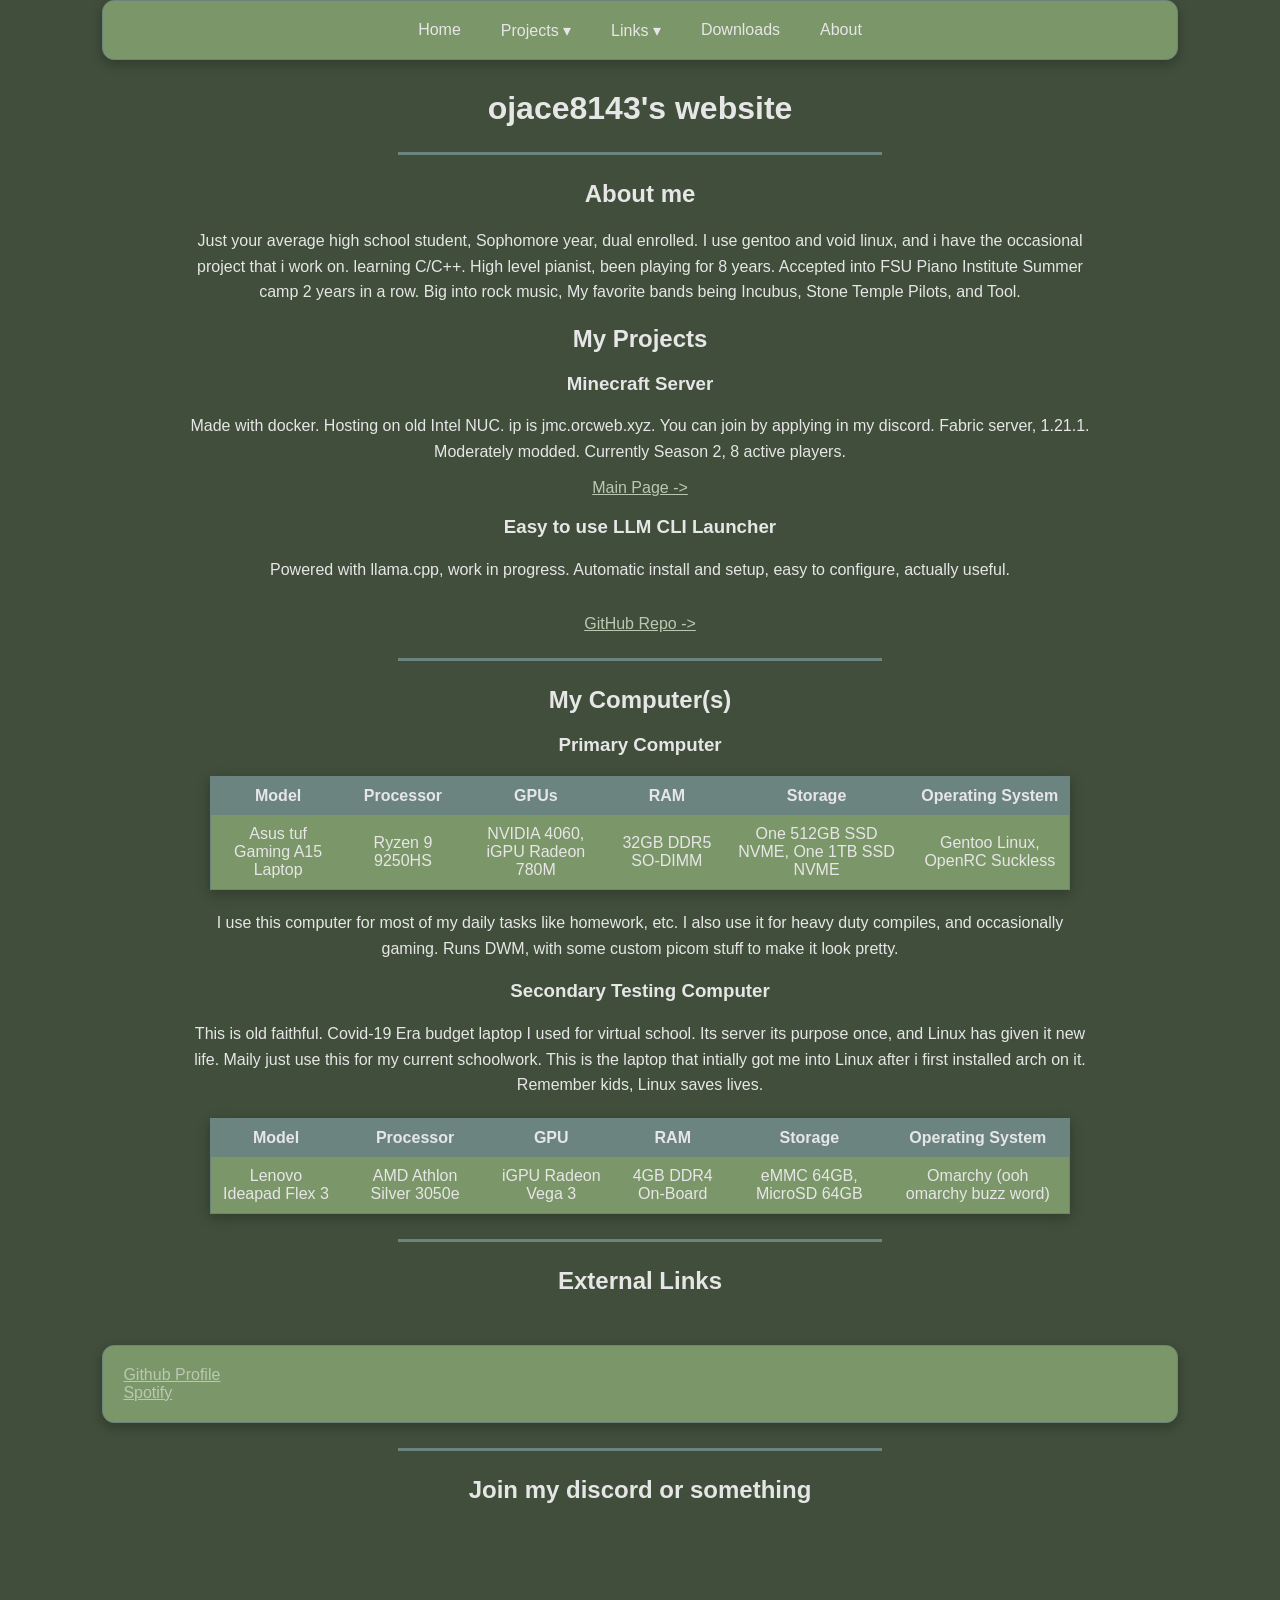
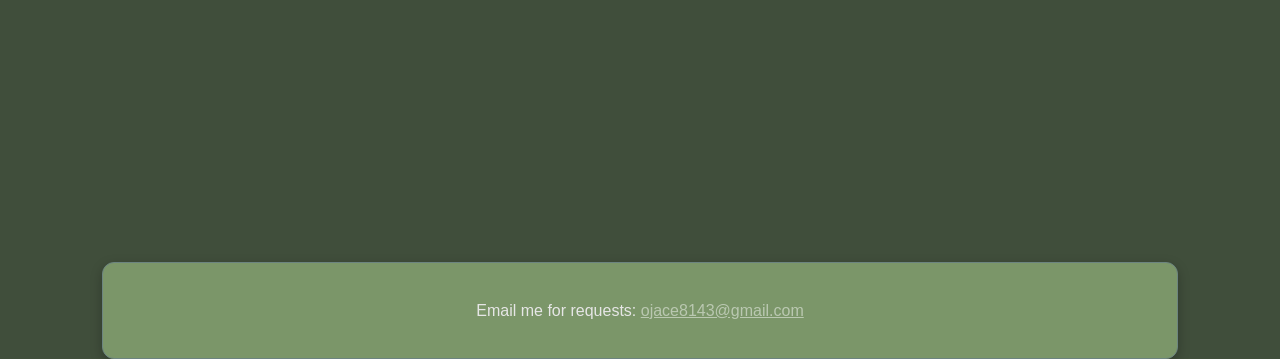
==== index.html @ f790da82 "edit index.html, add information and update computer specs Updated personal information and computer" ====
<!DOCTYPE html>
    <html>
        <head>
            <title>ojace's website</title> <link rel="stylesheet" href="style.css">
        </head>
        <body>
            <nav class="navbar">
                <a href="/">Home</a>

                <div class="dropdown">
                    <a href="#projects">Projects ▾</a>
                    <div class="dropdown-content">
                        <a href="subsites/minecraftserver.html">Minecraft Server</a>
                        <a>Steam Launcher</a>
                    </div>
                </div>

                <div class="dropdown">
                    <a href="#links">Links ▾</a>
                        <div class="dropdown-content">
                            <a href="https://github.com/ojace8143" target="_blank" rel="noopener noreferrer">GitHub</a>
                            <a href="https://open.spotify.com/user/31duzpw5p6nqf74wguxsy6ktucwm" target="_blank" rel="noopener noreferrer">Spotify</a>
                        </div>
                </div>

                <a href="subsites/downloads.html">Downloads</a>
                <a href="#about">About</a>
            </nav>

            <h1>ojace8143's website</h1>
            <hr>
            <h2 id="about">About me</h2>
            <p>
                Just your average high school student, Sophomore year, dual enrolled. I use gentoo and void linux, 
                and i have the occasional project that i work on. 
                learning C/C++. High level pianist, been 
                playing for 8 years. Accepted into FSU Piano 
                Institute Summer camp 2 years in a row.
                Big into rock music, My favorite bands being Incubus, Stone Temple Pilots, and Tool. 
            </p>

            <h2 id="projects">My Projects</h2>
                <h3>Minecraft Server</h3>
                    <p>
                        Made with docker. Hosting on old Intel NUC. ip is jmc.orcweb.xyz. You can join by applying in my discord.
                        Fabric server, 1.21.1. Moderately modded. Currently Season 2, 8 active players.
                    </p>
                    <a class="link" href="subsites/minecraftserver.html">
                        Main Page ->
                    </a>

                <h3>Easy to use LLM CLI Launcher</h3>
                    <p>Powered with llama.cpp, work in progress. Automatic install and setup, easy to configure, actually useful.</p>
                    <br>
                    <a class="link" href="https://github.com/ojace8143/llm-launcher" target="_black" rel="noopener noreferrer">GitHub Repo -></a>
                    <hr>
            <h2>My Computer(s)</h2>
            <h3>Primary Computer</h3>
            <table>
                <tr>
                    <th>Model</th>
                    <th>Processor</th>
                    <th>GPUs</th>
                    <th>RAM</th>
                    <th>Storage</th>
                    <th>Operating System</th>
                </tr>
                <tr>
                    <td>Asus tuf Gaming A15 Laptop</td>
                    <td>Ryzen 9 9250HS</td>
                    <td>NVIDIA 4060, iGPU Radeon 780M</td>
                    <td>32GB DDR5 SO-DIMM</td>
                    <td>One 512GB SSD NVME, One 1TB SSD NVME</td>
                    <td>Gentoo Linux, OpenRC Suckless</td>
                </tr>
            </table>
            <p>
                I use this computer for most of my daily tasks like homework, etc. I also use it for heavy duty compiles, and occasionally gaming. Runs DWM, 
                with some custom picom stuff to make it look pretty.
            </p>
            <h3>Secondary Testing Computer</h3>
            <table>
                <tr>
                    <th>Model</th>
                    <th>Processor</th>
                    <th>GPU</th>
                    <th>RAM</th>
                    <th>Storage</td>
                    <th>Operating System</th>
                </tr>
                <tr>
                    <td>Lenovo Ideapad Flex 3</td>
                    <td>AMD Athlon Silver 3050e</td>
                    <td>iGPU Radeon Vega 3</td>
                    <td>4GB DDR4 On-Board</td>
                    <td>eMMC 64GB, MicroSD 64GB</td>
                    <td>Omarchy (ooh omarchy buzz word)</td>
                </tr>
                <p>
                    This is old faithful. Covid-19 Era budget laptop I used for virtual school. Its server its purpose once, and Linux has given it new life. Maily just use this for
                    my current schoolwork. This is the laptop that intially got me into Linux after i first installed arch on it. Remember kids, Linux saves lives.
                </p>
            </table>
            <hr>
            <h2 id="links">External Links</h2>
                <div class="tile">
                    <a href="https://github.com/ojace8143">
                        Github Profile
                    </a>
                    <br>
                    <a href="https://open.spotify.com/user/31duzpw5p6nqf74wguxsy6ktucwm">
                        Spotify
                    </a>
                </div>
                <hr>
                    <h2>Join my discord or something</h2>
        
                    <iframe 
                        style="display: block; margin: 25px auto"
                        src="https://discord.com/widget?id=1412189287796965539&theme=dark" 
                        width="500" 
                        height="250" 
                        allowtransparency="true" 
                        frameborder="0" 
                        sandbox="allow-popups allow-popups-to-escape-sandbox allow-same-origin allow-scripts">
                    </iframe>
                <br>
            <footer>
                <p>
                    Email me for requests:
                    <a href="mailto:ojace8143@gmail.com">ojace8143@gmail.com</a>
                </p>
            </footer>
        </body>
    </html>
---- style.css ----
/* New Color Scheme
#404E3B: Dark Green
#BAC8B1 Pale Green
#E6E6E6: Dark White 
#6C8480: Cool Blue Green
#7B9669: Darker Pale Green
*/


body {
    background-color: #404E3B;
    font-family: "IBM Plex Sans", sans-serif;
    color: #BAC8B1;
    margin: 0;
    padding: 0 8%;
}

h1, h2, h3 {
    text-align: center;
    color: #E6E6E6;
}

p {
    color: #E6E6E6;
    text-align: center;
    margin: 15px 0;
    padding: 0 8%;
    line-height: 1.6;
}

a {
    color: #BAC8B1;
    text-align: center;
}

a:hover {
    color: #E6E6E6;
}

hr {
    border: 0;
    border-top: 3px solid #6C8480;
    width: 45%;
    margin: 25px auto;
}

table {
    width: 80%;
    box-sizing: border-box;
    margin: 20px auto;
    border-collapse: separate;
    border-spacing: 0;
    background-color: #7B9669;
    border: 1px solid #6C8480;
    overflow: hidden;
    box-shadow: 0 4px 12px rgba(0, 0, 0, 0.25);
}

th, td {
    padding: 10px;
    text-align: center;
    color: #E6E6E6;
}

th {
    background-color: #6C8480;
}

li::marker {
    color: #BAC8B1;
    font-size: 0.7em;
}

footer {
    text-align: center;
    padding: 20px;
    margin-top: 40px;
    background-color: #7B9669;
    border: 1px solid #6C8480;
    border-radius: 12px;
    box-shadow: 0 4px 12px rgba(0, 0, 0, 0.25);
    width: 100%
    box-sizing: border-box;
}

.link {
    display: block;
    width: fit-content;
    margin: 0 auto;
}

.tile {
    background-color: #7B9669;
    padding: 20px;
    margin: 25px 0;
    margin-top: 50px;
    border: 1px solid #6C8480;
    border-radius: 12px;
    box-shadow: 0 4px 12px rgba(0, 0, 0, 0.25);
    text-align: left;
}
.navbar {
    display: flex;
    align-items: center;
    justify-content: center;
    gap: 10px;
    background-color: #7B9669;
    border: 1px solid #6C8480;
    border-radius: 12px;
    padding: 10px;
    margin-bottom: 30px;
    box-shadow: 0 4px 12px rgba(0, 0, 0, 0.25);
}

.navbar a,
.dropdown button {
    font-family: "IBM Plex Sans", sans-serif;
    color: #E6E6E6;
    text-decoration: none;
    background: none;
    border: none;
    padding: 10px 15px;
    border-radius: 8px;
    cursor: pointer;
    font-size: 16px;
}

.navbar a:hover,
.dropdown button:hover {
    background-color: #6C8480;
    color: #E6E6E6;
}

.dropdown {
    position: relative;
}

.dropdown-content {
    display: none;
    position: absolute;
    top: 100%;
    left: 0;
    min-width: 180px;
    background-color: #7B9669;
    border: 1px solid #6C8480;
    border-radius: 8px;
    box-shadow: 0 4px 12px rgba(0, 0, 0, 0.25);
    padding: 5px;
    z-index: 1000;
}

.dropdown-content a {
    display: block;
    padding: 10px;
}

.dropdown:hover .dropdown-content {
    display: block;
} 
.original-pov {
    margin-top: 2rem;
    border: 1px solid #444;
    border-radius: 8px;
    overflow: hidden;
}

.original-pov summary {
    padding: 1rem;
    cursor: pointer;
    font-weight: bold;
    user-select: none;
}

.original-pov summary:hover {
    background: rgba(255, 255, 255, 0.05);
}

.original-pov-content {
    padding: 1rem;
    border-top: 1px solid #444;
    opacity: 0.85;
}

.original-pov-content p {
    margin-bottom: 1rem;
}
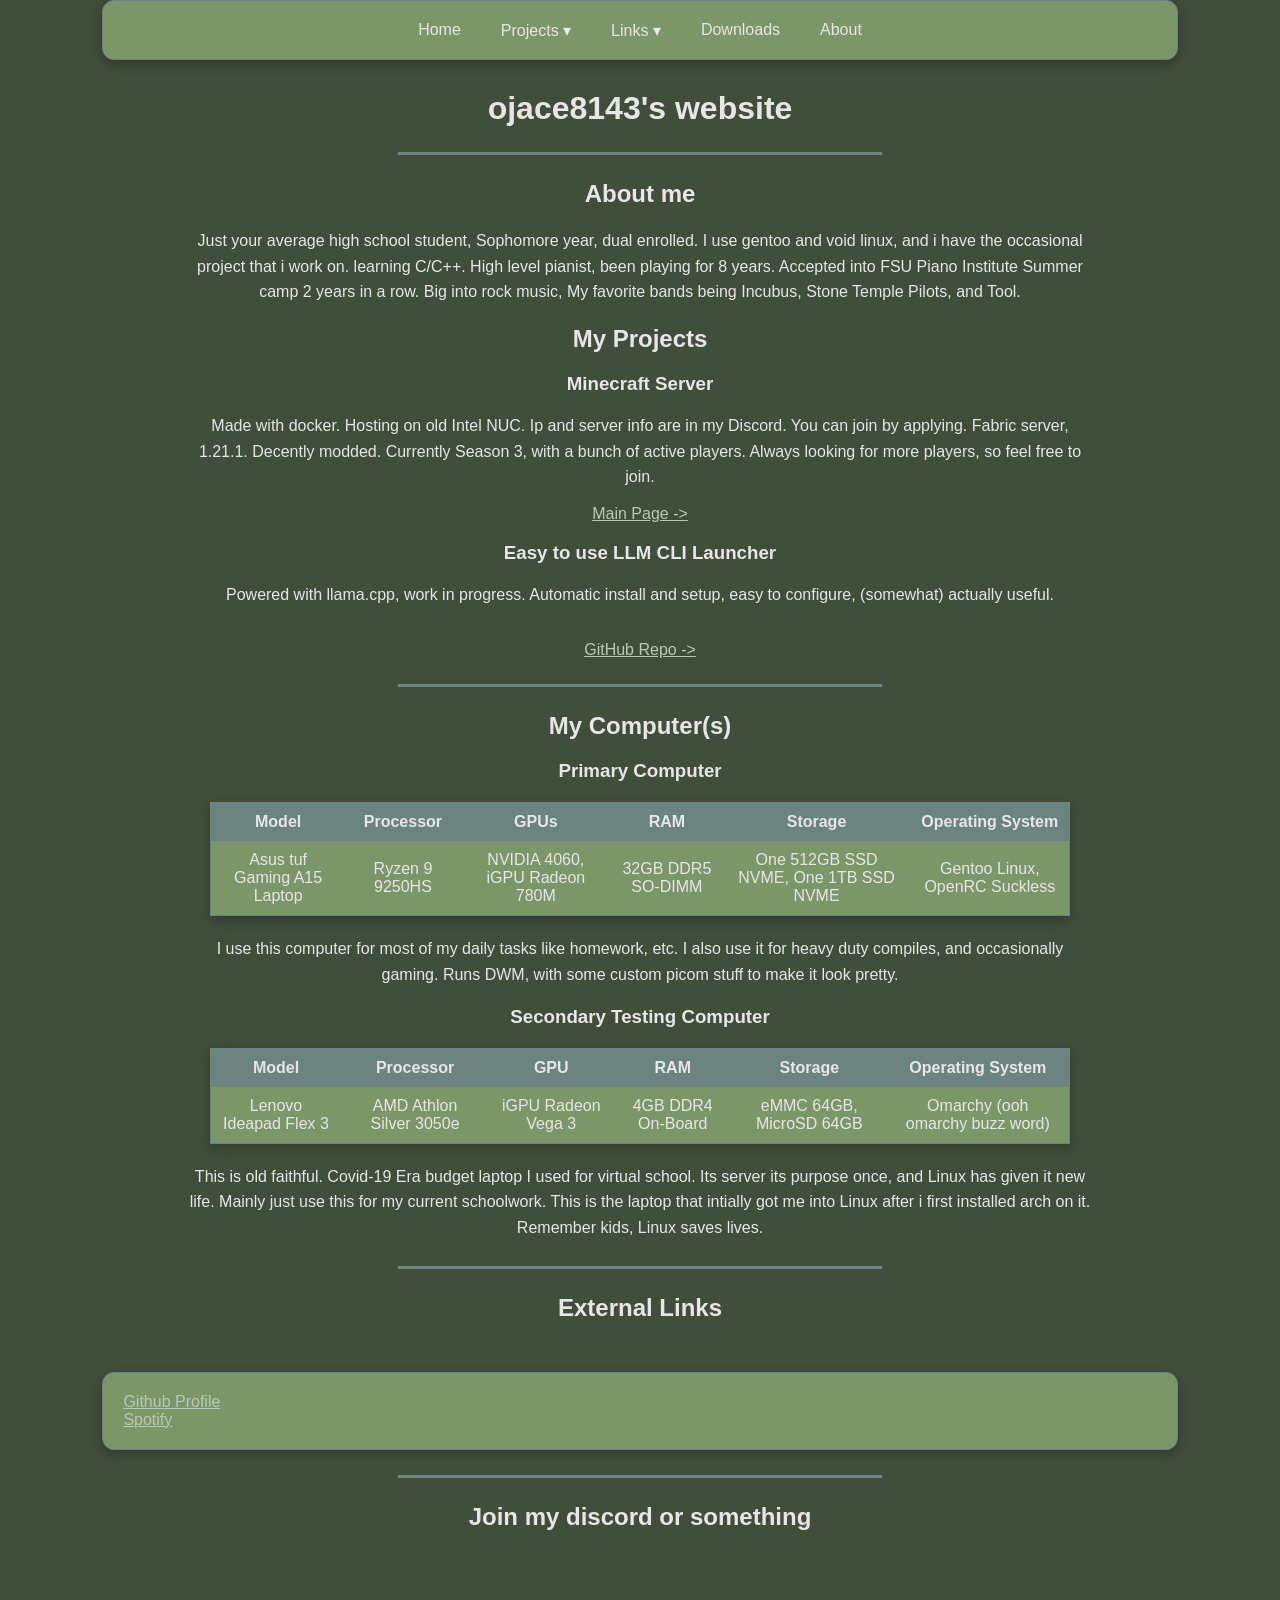
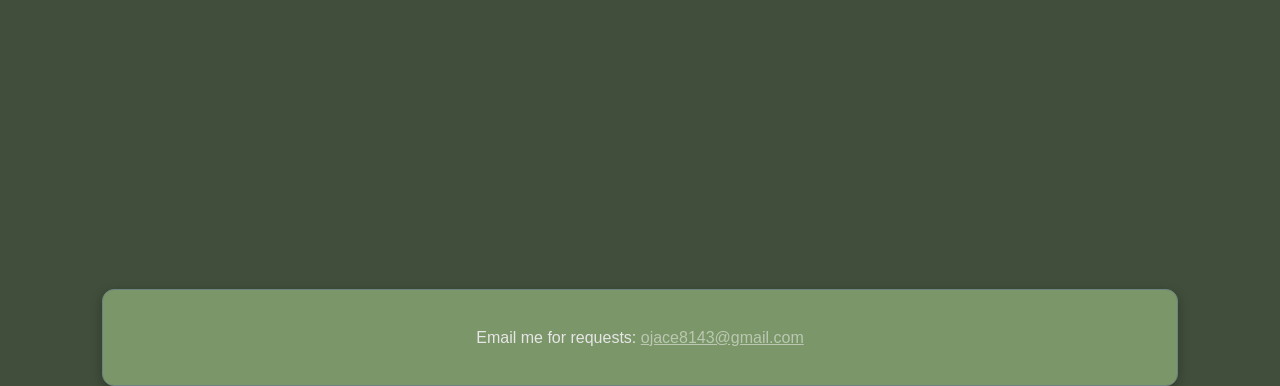
==== commit 62e59628: "error corrections Updated project descriptions and fixed typos." ====
--- a/index.html
+++ b/index.html
@@ -42,15 +42,15 @@
             <h2 id="projects">My Projects</h2>
                 <h3>Minecraft Server</h3>
                     <p>
-                        Made with docker. Hosting on old Intel NUC. ip is jmc.orcweb.xyz. You can join by applying in my discord.
-                        Fabric server, 1.21.1. Moderately modded. Currently Season 2, 8 active players.
+                        Made with docker. Hosting on old Intel NUC. Ip and server info are in my Discord. You can join by applying.
+                        Fabric server, 1.21.1. Decently modded. Currently Season 3, with a bunch of active players. Always looking for more players, so feel free to join. 
                     </p>
                     <a class="link" href="subsites/minecraftserver.html">
                         Main Page ->
                     </a>
 
                 <h3>Easy to use LLM CLI Launcher</h3>
-                    <p>Powered with llama.cpp, work in progress. Automatic install and setup, easy to configure, actually useful.</p>
+                    <p>Powered with llama.cpp, work in progress. Automatic install and setup, easy to configure, (somewhat) actually useful.</p>
                     <br>
                     <a class="link" href="https://github.com/ojace8143/llm-launcher" target="_black" rel="noopener noreferrer">GitHub Repo -></a>
                     <hr>
@@ -96,11 +96,11 @@
                     <td>eMMC 64GB, MicroSD 64GB</td>
                     <td>Omarchy (ooh omarchy buzz word)</td>
                 </tr>
-                <p>
-                    This is old faithful. Covid-19 Era budget laptop I used for virtual school. Its server its purpose once, and Linux has given it new life. Maily just use this for
-                    my current schoolwork. This is the laptop that intially got me into Linux after i first installed arch on it. Remember kids, Linux saves lives.
-                </p>
             </table>
+            <p>
+                This is old faithful. Covid-19 Era budget laptop I used for virtual school. Its server its purpose once, and Linux has given it new life. Mainly just use this for
+                my current schoolwork. This is the laptop that intially got me into Linux after i first installed arch on it. Remember kids, Linux saves lives.
+            </p>
             <hr>
             <h2 id="links">External Links</h2>
                 <div class="tile">
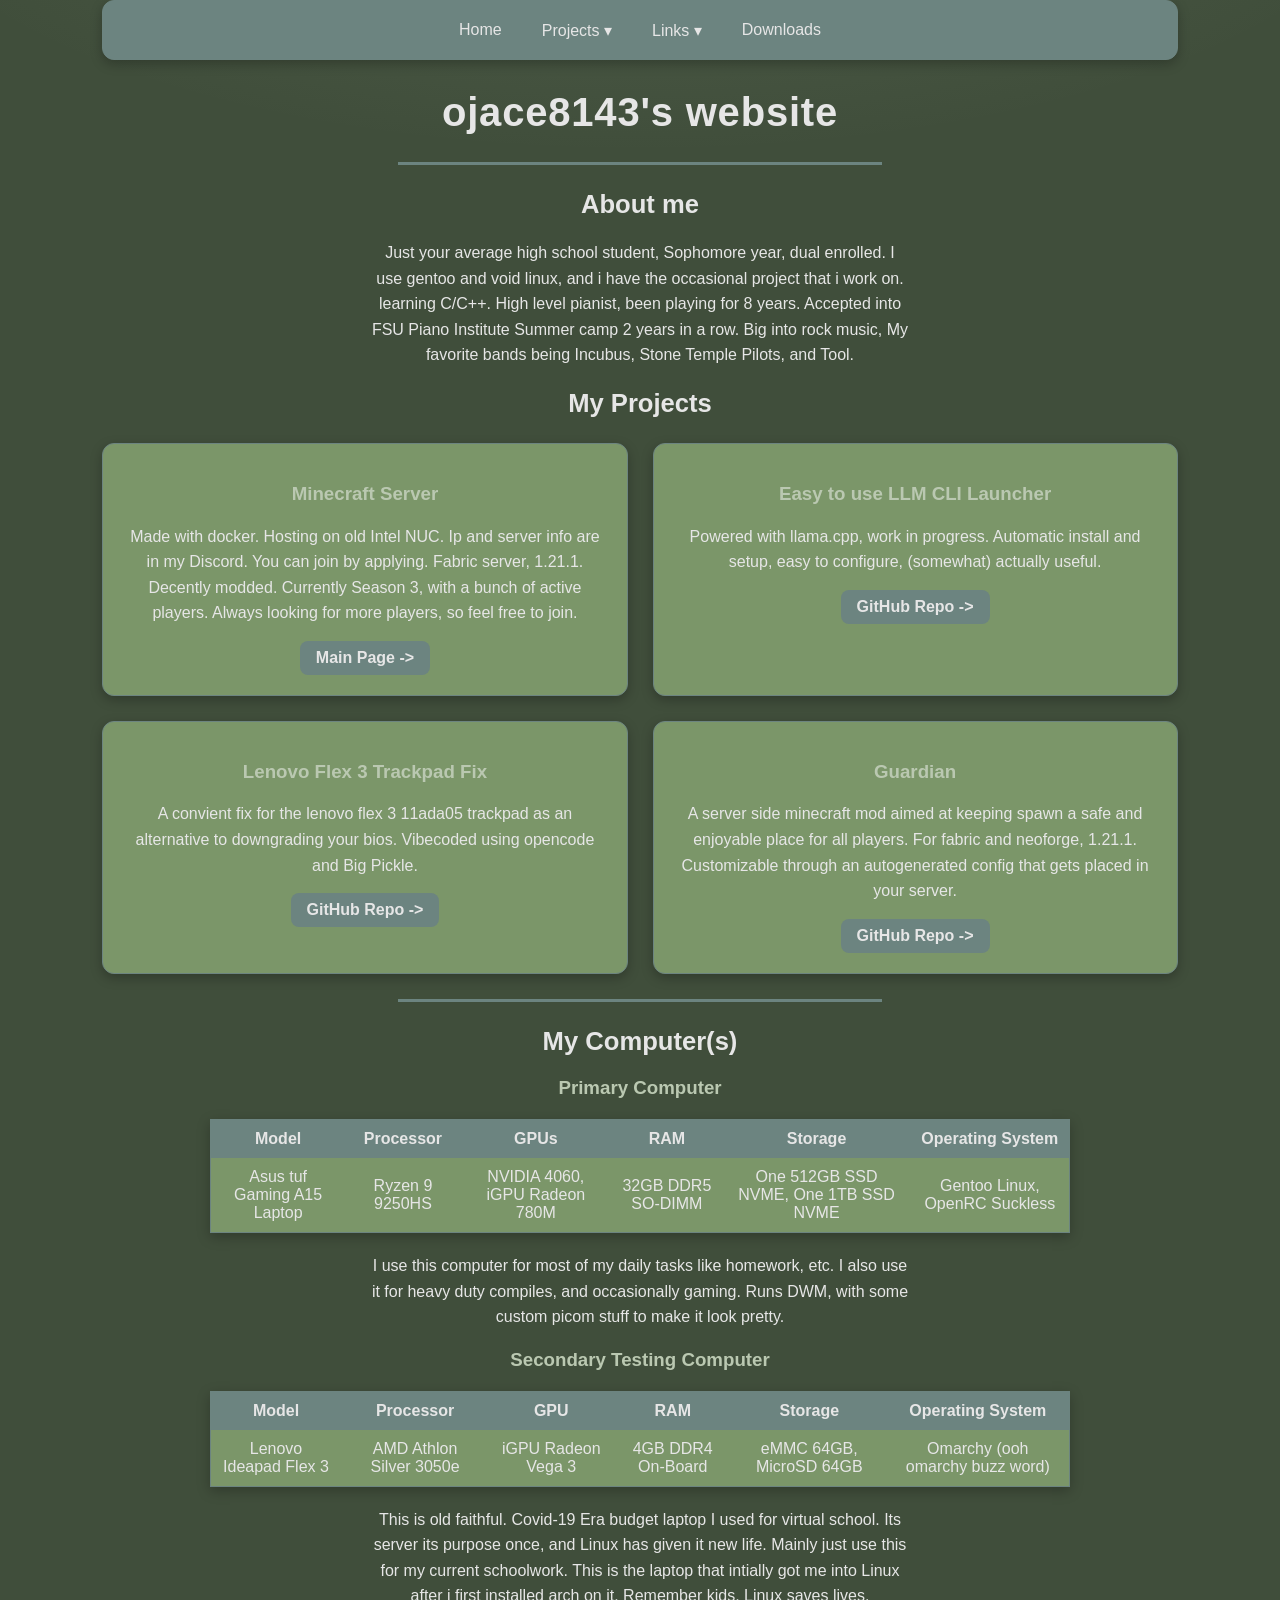
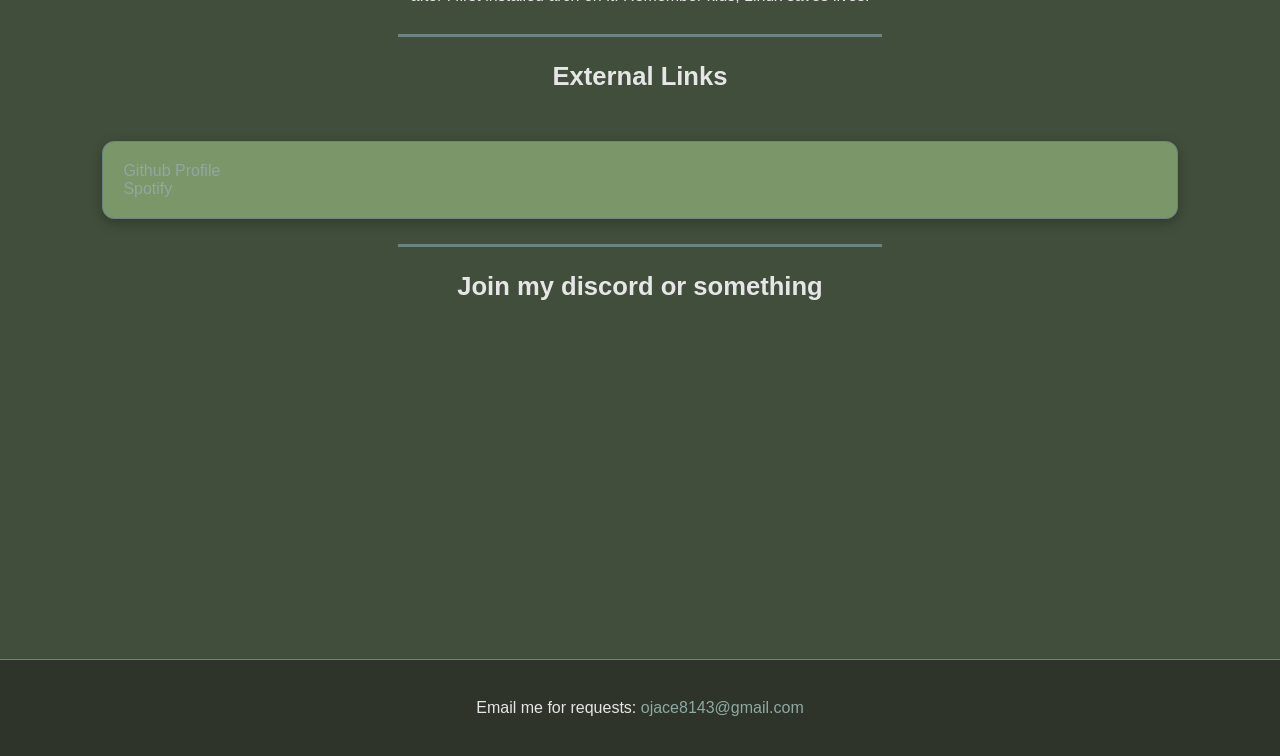
==== commit 4d717013: "beef up homepage, edit styling" ====
--- a/index.html
+++ b/index.html
@@ -24,7 +24,6 @@
                 </div>
 
                 <a href="subsites/downloads.html">Downloads</a>
-                <a href="#about">About</a>
             </nav>
 
             <h1>ojace8143's website</h1>
@@ -40,20 +39,40 @@
             </p>
 
             <h2 id="projects">My Projects</h2>
-                <h3>Minecraft Server</h3>
-                    <p>
-                        Made with docker. Hosting on old Intel NUC. Ip and server info are in my Discord. You can join by applying.
-                        Fabric server, 1.21.1. Decently modded. Currently Season 3, with a bunch of active players. Always looking for more players, so feel free to join. 
-                    </p>
-                    <a class="link" href="subsites/minecraftserver.html">
-                        Main Page ->
-                    </a>
-
-                <h3>Easy to use LLM CLI Launcher</h3>
-                    <p>Powered with llama.cpp, work in progress. Automatic install and setup, easy to configure, (somewhat) actually useful.</p>
-                    <br>
-                    <a class="link" href="https://github.com/ojace8143/llm-launcher" target="_black" rel="noopener noreferrer">GitHub Repo -></a>
-                    <hr>
+                <div class="cards">
+                    <div class="tile">
+                        <h3>Minecraft Server</h3>
+                        <p>
+                            Made with docker. Hosting on old Intel NUC. Ip and server info are in my Discord. You can join by applying.
+                            Fabric server, 1.21.1. Decently modded. Currently Season 3, with a bunch of active players. Always looking for more players, so feel free to join. 
+                        </p>
+                        <a class="link" href="subsites/minecraftserver.html">
+                            Main Page ->
+                        </a>
+                    </div>
+                    <div class="tile">
+                        <h3>Easy to use LLM CLI Launcher</h3>
+                        <p>Powered with llama.cpp, work in progress. Automatic install and setup, easy to configure, (somewhat) actually useful.</p>
+                        <a class="link" href="https://github.com/ojace8143/llm-launcher" target="_blank" rel="noopener noreferrer">GitHub Repo -></a>
+                    </div>
+                    <div class="tile">
+                        <h3>Lenovo Flex 3 Trackpad Fix</h3>
+                        <p>
+                            A convient fix for the lenovo flex 3 11ada05 trackpad as an alternative to downgrading your bios.
+                            Vibecoded using opencode and Big Pickle.
+                        </p>
+                        <a class="link" href="https://github.com/ojace8143/lenovo-flex3-11ada05-trackpad-fix" target="_blank" rel="noopener noreferrer">GitHub Repo -></a>
+                    </div>
+                    <div class="tile">
+                        <h3>Guardian</h3>
+                        <p>
+                            A server side minecraft mod aimed at keeping spawn a safe and enjoyable place for all players.
+                            For fabric and neoforge, 1.21.1. Customizable through an autogenerated config that gets placed in your server.
+                        </p>
+                        <a class="link" href="https://github.com/ojace8143/guardian" target="_blank" rel="noopener noreferrer">GitHub Repo -></a>
+                    </div>
+                </div>
+                <hr>
             <h2>My Computer(s)</h2>
             <h3>Primary Computer</h3>
             <table>
--- a/style.css
+++ b/style.css
@@ -1,40 +1,70 @@
 /* New Color Scheme
 #404E3B: Dark Green
+#2E3429: Deep Green-Grey (footer/surface anchor)
+#56604F: Mid Neutral (disabled/secondary)
 #BAC8B1 Pale Green
 #E6E6E6: Dark White 
 #6C8480: Cool Blue Green
 #7B9669: Darker Pale Green
+#A9B3A8: Muted Grey-Sage (captions)
 */
 
 
 body {
     background-color: #404E3B;
+    background-image: radial-gradient(1100px 420px at 50% -140px, rgba(186, 200, 177, 0.12), transparent 70%);
     font-family: "IBM Plex Sans", sans-serif;
     color: #BAC8B1;
     margin: 0;
     padding: 0 8%;
 }
 
-h1, h2, h3 {
-    text-align: center;
-    color: #E6E6E6;
+h1, h2 {
+    text-align: center;
+    color: #E6E6E6;
+}
+
+h1 {
+    font-size: 2.5rem;
+    letter-spacing: 0.02em;
+}
+
+h2 {
+    font-size: 1.6rem;
+}
+
+h3 {
+    text-align: center;
+    color: #BAC8B1;
 }
 
 p {
     color: #E6E6E6;
     text-align: center;
-    margin: 15px 0;
-    padding: 0 8%;
+    margin: 15px auto;
+    width: 50%;
     line-height: 1.6;
 }
 
 a {
-    color: #BAC8B1;
-    text-align: center;
+    color: #8FA8A3;
+    text-align: center;
+    text-decoration: none;
 }
 
 a:hover {
     color: #E6E6E6;
+    text-decoration: underline;
+}
+
+a:focus-visible,
+button:focus-visible {
+    outline: 2px solid #BAC8B1;
+    outline-offset: 2px;
+}
+
+::selection {
+    background: #6C8480;
 }
 
 hr {
@@ -75,18 +105,33 @@
     text-align: center;
     padding: 20px;
     margin-top: 40px;
-    background-color: #7B9669;
-    border: 1px solid #6C8480;
-    border-radius: 12px;
-    box-shadow: 0 4px 12px rgba(0, 0, 0, 0.25);
-    width: 100%
+    background-color: #2E3429;
+    border-top: 1px solid #6C8480;
+    margin-left: -8vw;
+    margin-right: -8vw;
     box-sizing: border-box;
 }
 
 .link {
     display: block;
     width: fit-content;
-    margin: 0 auto;
+    margin: 12px auto 0;
+    padding: 8px 16px;
+    background-color: #6C8480;
+    color: #E6E6E6;
+    font-weight: 600;
+    border-radius: 8px;
+}
+
+.link:hover {
+    background-color: #2E3429;
+    color: #E6E6E6;
+    text-decoration: none;
+}
+
+.caption {
+    color: #A9B3A8;
+    font-size: 0.85rem;
 }
 
 .tile {
@@ -99,12 +144,37 @@
     box-shadow: 0 4px 12px rgba(0, 0, 0, 0.25);
     text-align: left;
 }
+.tile:hover {
+    border-color: #BAC8B1;
+}
+
+.cards {
+    display: grid;
+    grid-template-columns: repeat(2, 1fr);
+    gap: 25px;
+    margin: 25px 0;
+}
+
+@media (max-width: 720px) {
+    .cards {
+        grid-template-columns: 1fr;
+    }
+}
+
+.cards .tile {
+    margin: 0;
+}
+
+.cards .tile p {
+    width: 100%;
+}
+
 .navbar {
     display: flex;
     align-items: center;
     justify-content: center;
     gap: 10px;
-    background-color: #7B9669;
+    background-color: #6C8480;
     border: 1px solid #6C8480;
     border-radius: 12px;
     padding: 10px;
@@ -127,7 +197,7 @@
 
 .navbar a:hover,
 .dropdown button:hover {
-    background-color: #6C8480;
+    background-color: #7B9669;
     color: #E6E6E6;
 }
 
@@ -154,12 +224,23 @@
     padding: 10px;
 }
 
+.dropdown-content a:hover {
+    background-color: #6C8480;
+}
+
+.dropdown-content a:not([href]),
+.dropdown-content a:not([href]):hover {
+    color: #56604F;
+    background-color: transparent;
+    cursor: default;
+}
+
 .dropdown:hover .dropdown-content {
     display: block;
 } 
 .original-pov {
     margin-top: 2rem;
-    border: 1px solid #444;
+    border: 1px solid #6C8480;
     border-radius: 8px;
     overflow: hidden;
 }
@@ -172,12 +253,12 @@
 }
 
 .original-pov summary:hover {
-    background: rgba(255, 255, 255, 0.05);
+    background: rgba(230, 230, 230, 0.08);
 }
 
 .original-pov-content {
     padding: 1rem;
-    border-top: 1px solid #444;
+    border-top: 1px solid #6C8480;
     opacity: 0.85;
 }
 
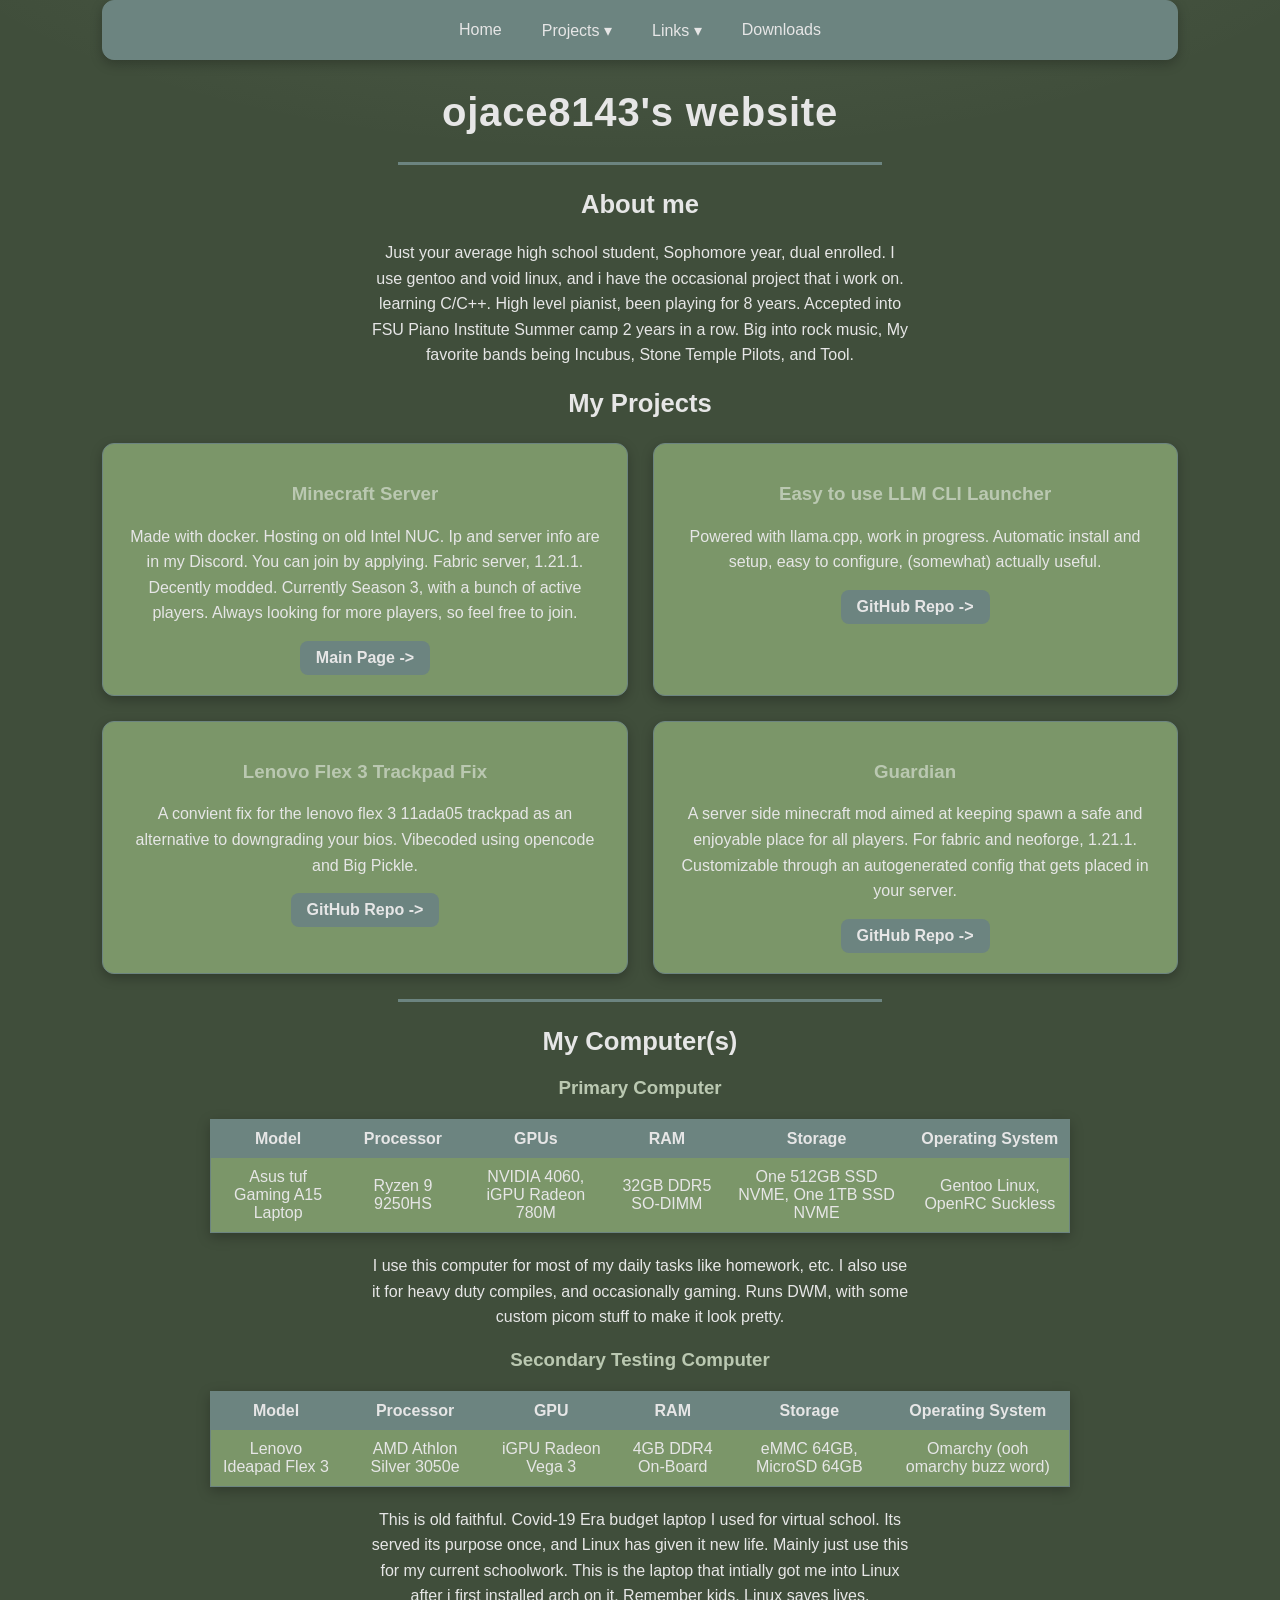
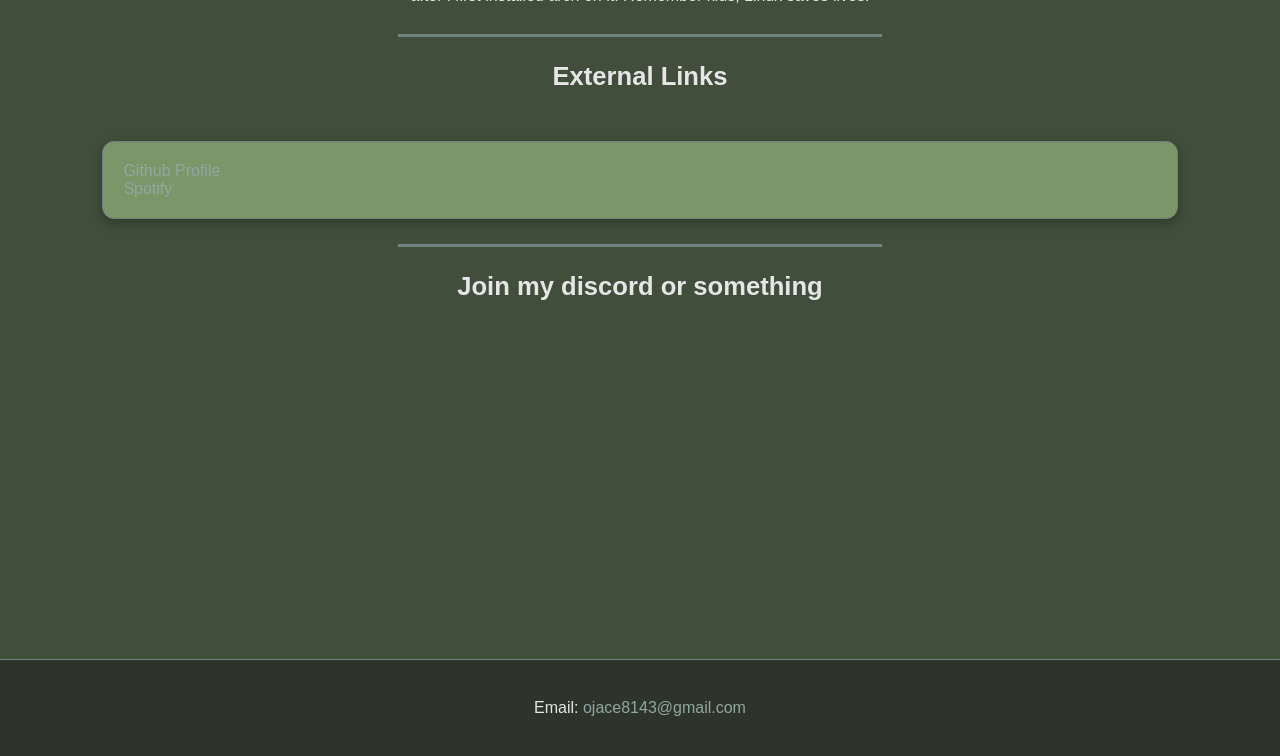
==== commit 0cbb086c: "fix typos Corrected grammatical errors in the text content." ====
--- a/index.html
+++ b/index.html
@@ -2,6 +2,7 @@
     <html>
         <head>
             <title>ojace's website</title> <link rel="stylesheet" href="style.css">
+            <link rel="icon" type="image/x-icon" href="assets/favicon.ico">
         </head>
         <body>
             <nav class="navbar">
@@ -117,7 +118,7 @@
                 </tr>
             </table>
             <p>
-                This is old faithful. Covid-19 Era budget laptop I used for virtual school. Its server its purpose once, and Linux has given it new life. Mainly just use this for
+                This is old faithful. Covid-19 Era budget laptop I used for virtual school. Its served its purpose once, and Linux has given it new life. Mainly just use this for
                 my current schoolwork. This is the laptop that intially got me into Linux after i first installed arch on it. Remember kids, Linux saves lives.
             </p>
             <hr>
@@ -146,7 +147,7 @@
                 <br>
             <footer>
                 <p>
-                    Email me for requests:
+                    Email:
                     <a href="mailto:ojace8143@gmail.com">ojace8143@gmail.com</a>
                 </p>
             </footer>
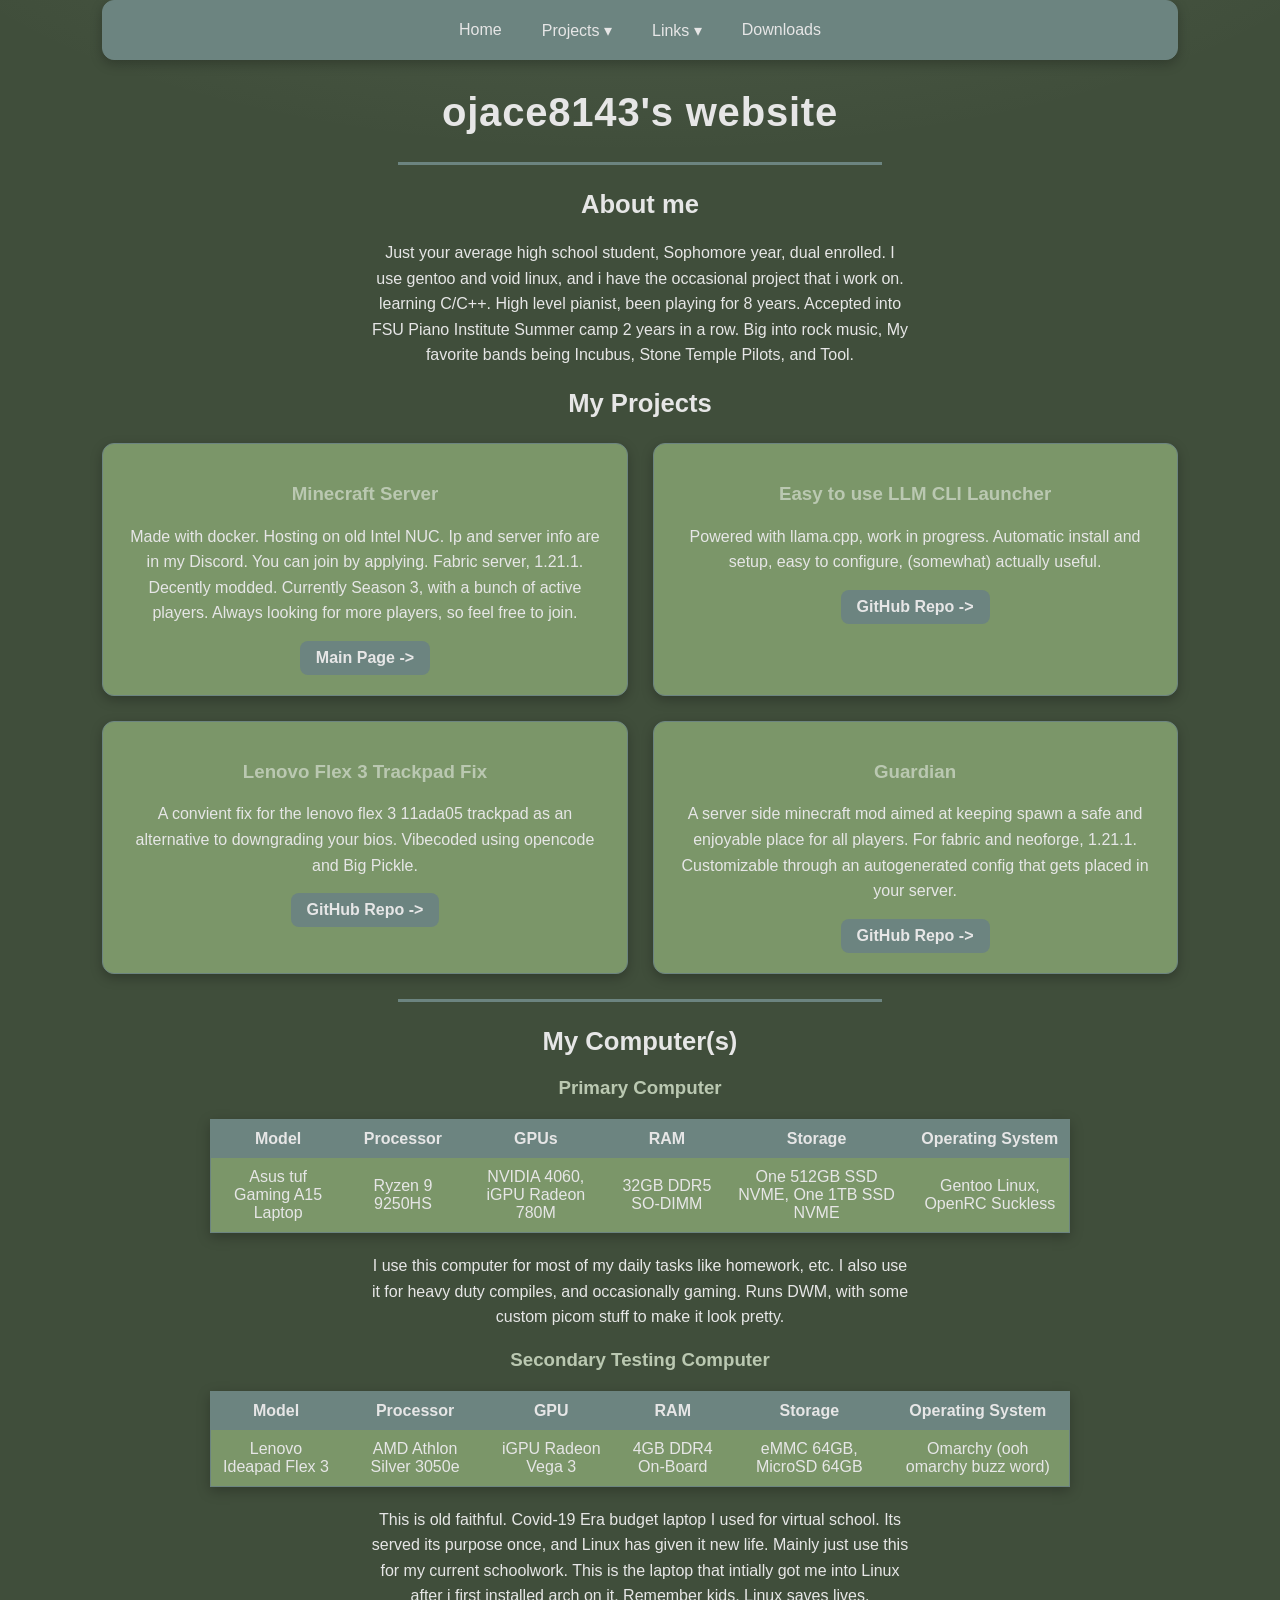
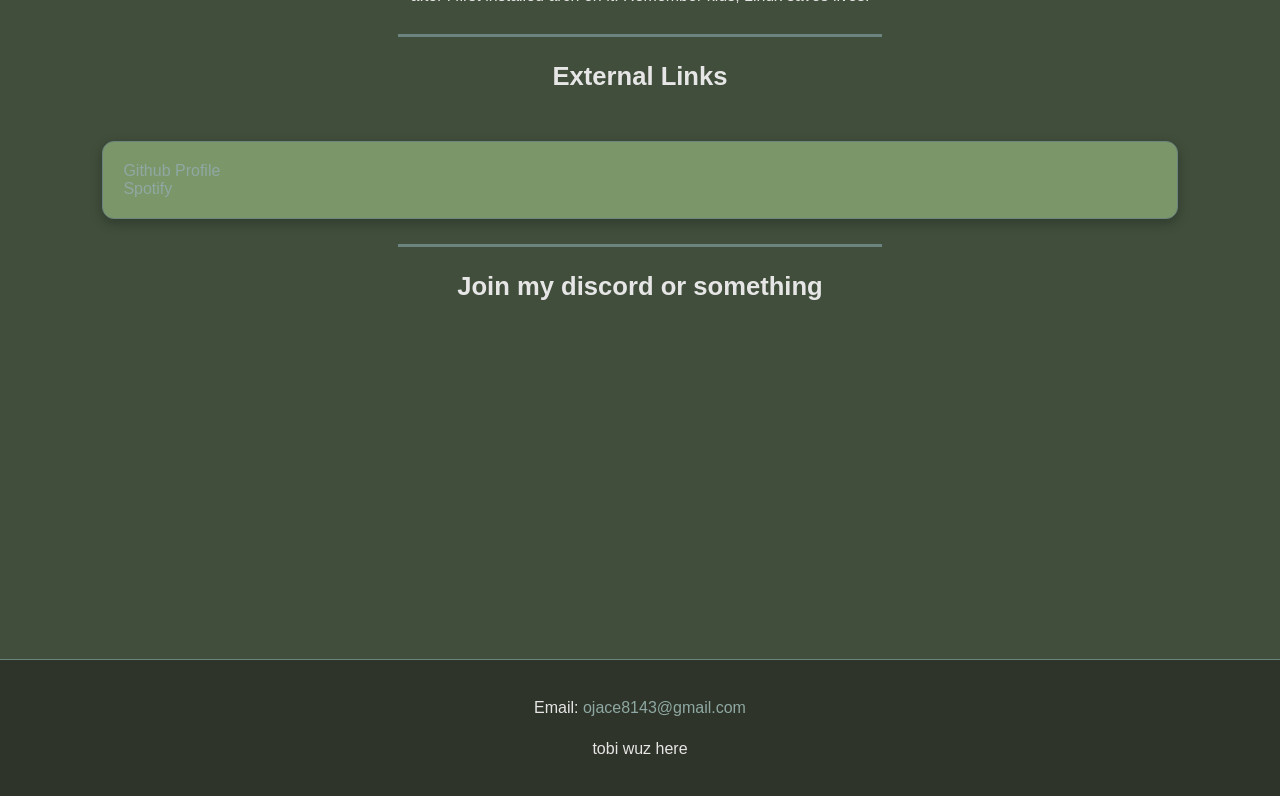
==== commit 1c431fc4: "tobi commit" ====
--- a/index.html
+++ b/index.html
@@ -149,6 +149,7 @@
                 <p>
                     Email:
                     <a href="mailto:ojace8143@gmail.com">ojace8143@gmail.com</a>
+                    <p>tobi wuz here</p>
                 </p>
             </footer>
         </body>
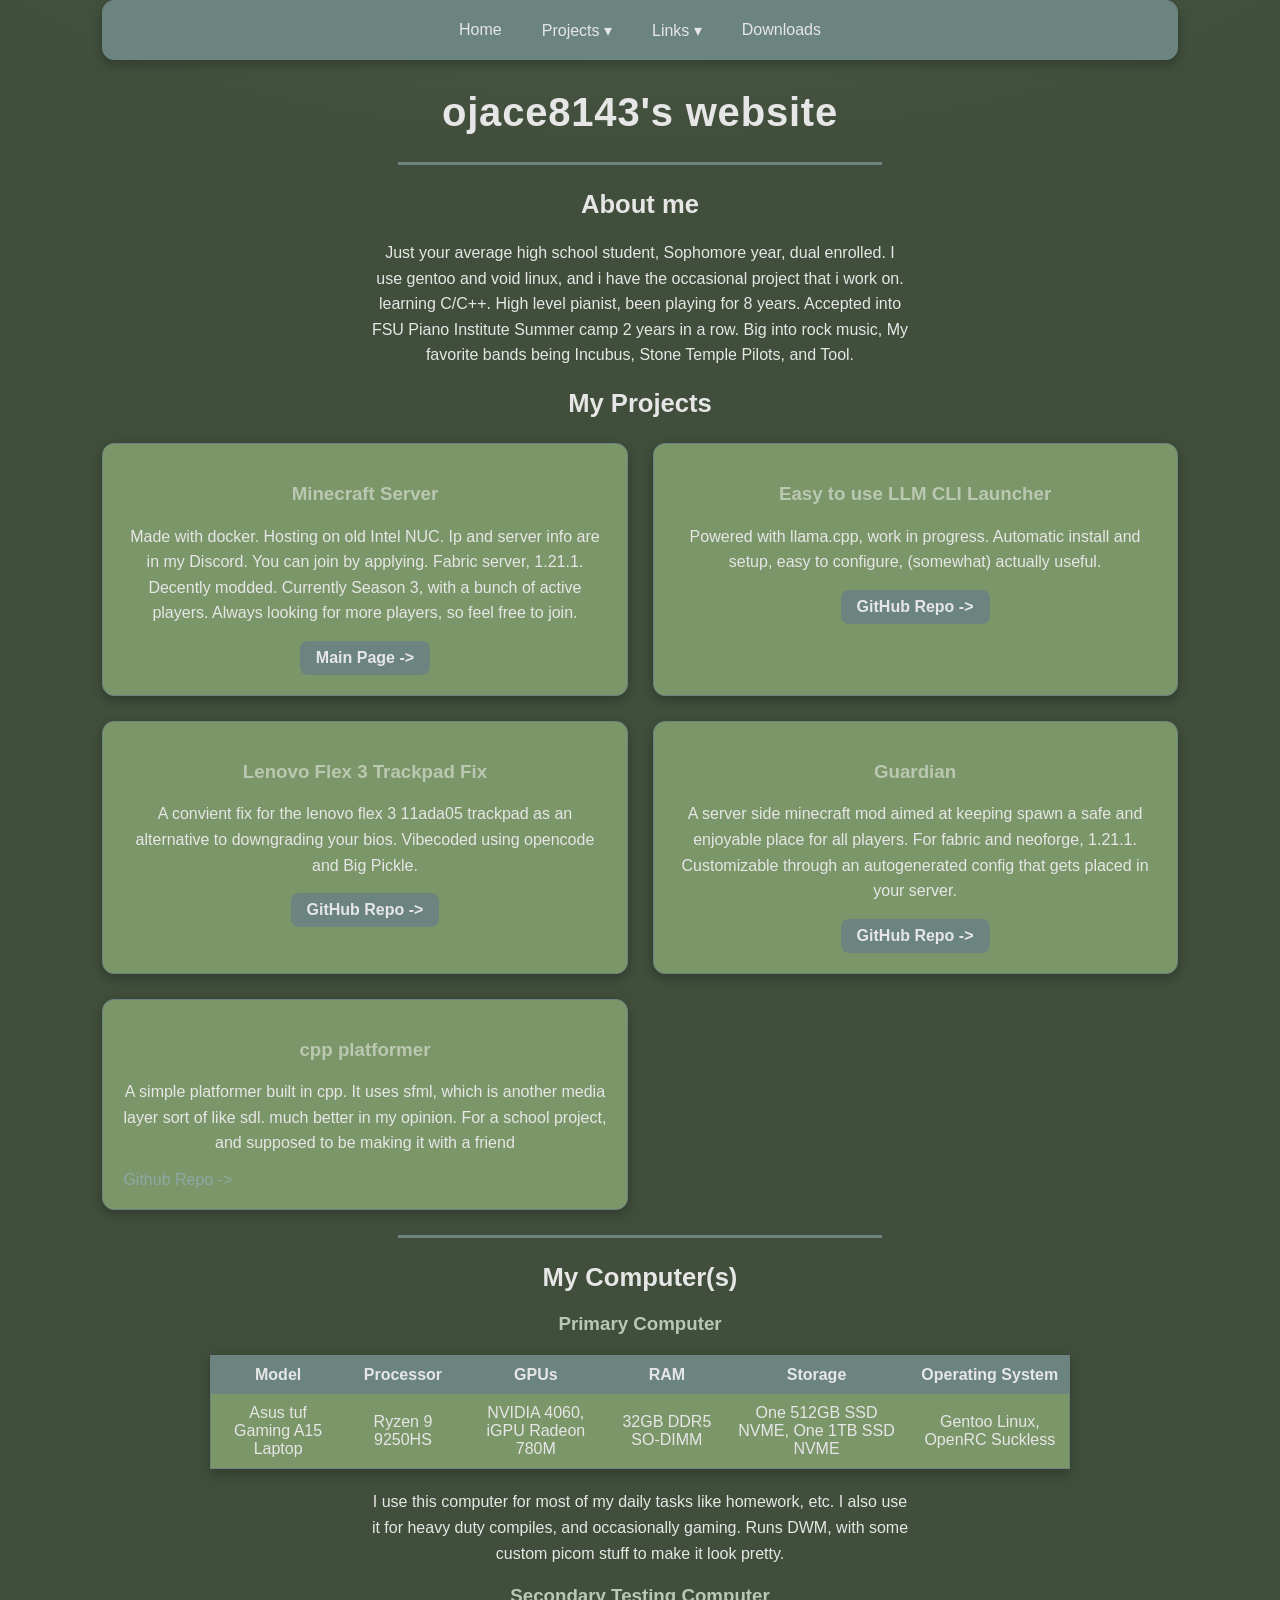
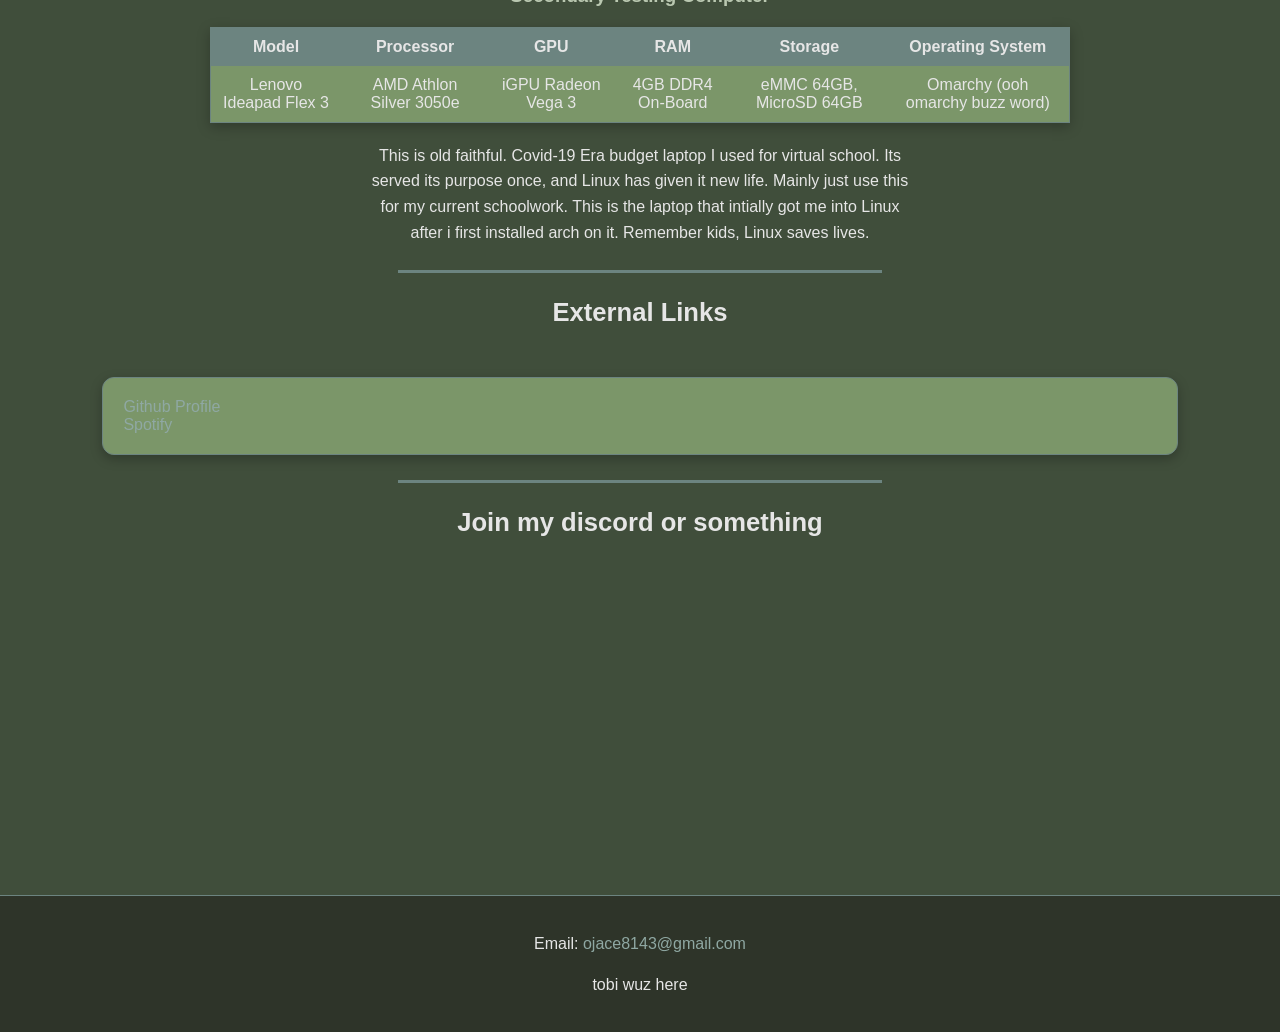
==== commit ae65bf59: "add tile for cpp platformer" ====
--- a/index.html
+++ b/index.html
@@ -71,6 +71,14 @@
                             For fabric and neoforge, 1.21.1. Customizable through an autogenerated config that gets placed in your server.
                         </p>
                         <a class="link" href="https://github.com/ojace8143/guardian" target="_blank" rel="noopener noreferrer">GitHub Repo -></a>
+                    </div>
+                    <div class="tile">
+                      <h3>cpp platformer</h3>
+                      <p>
+                        A simple platformer built in cpp. It uses sfml, which is another media layer sort of like sdl. much better in my opinion. For a school project, and supposed to
+                        be making it with a friend
+                      </p>
+                      <a href="https://github.com/ojace8143/cpp-platformer-collab" target="_blank" rel="noopener noreferrer">Github Repo -></a>
                     </div>
                 </div>
                 <hr>
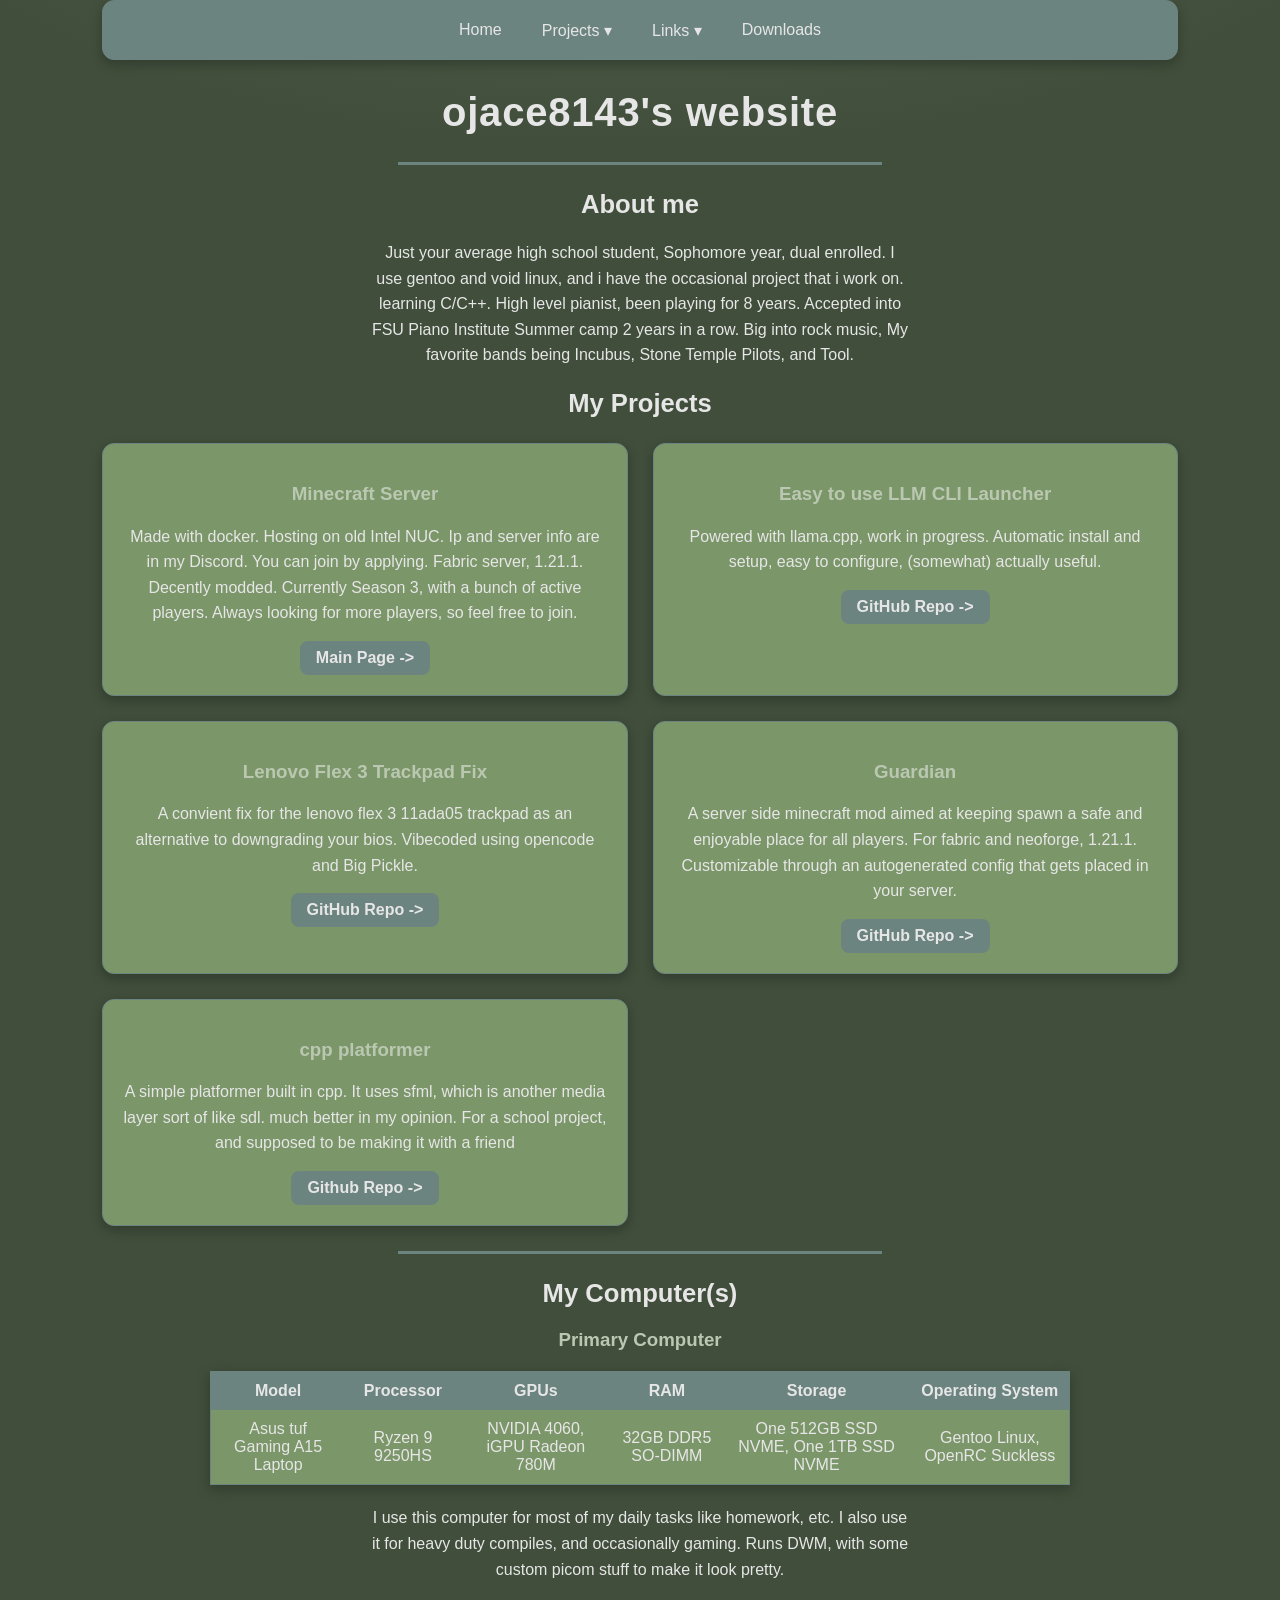
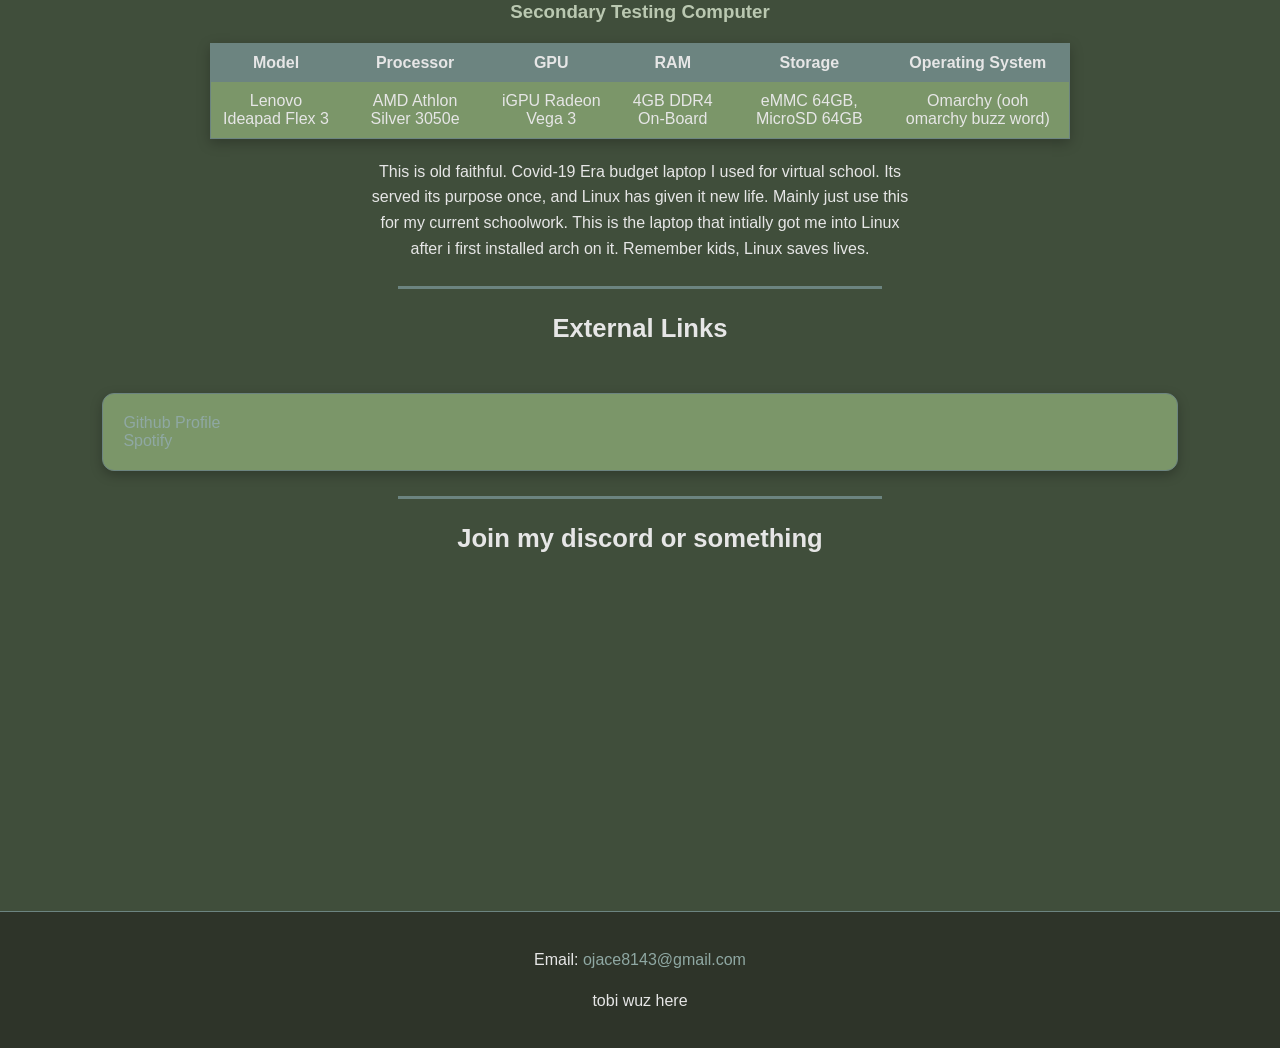
==== commit c14bad14: "add link class" ====
--- a/index.html
+++ b/index.html
@@ -78,7 +78,7 @@
                         A simple platformer built in cpp. It uses sfml, which is another media layer sort of like sdl. much better in my opinion. For a school project, and supposed to
                         be making it with a friend
                       </p>
-                      <a href="https://github.com/ojace8143/cpp-platformer-collab" target="_blank" rel="noopener noreferrer">Github Repo -></a>
+                      <a class="link" href="https://github.com/ojace8143/cpp-platformer-collab" target="_blank" rel="noopener noreferrer">Github Repo -></a>
                     </div>
                 </div>
                 <hr>
